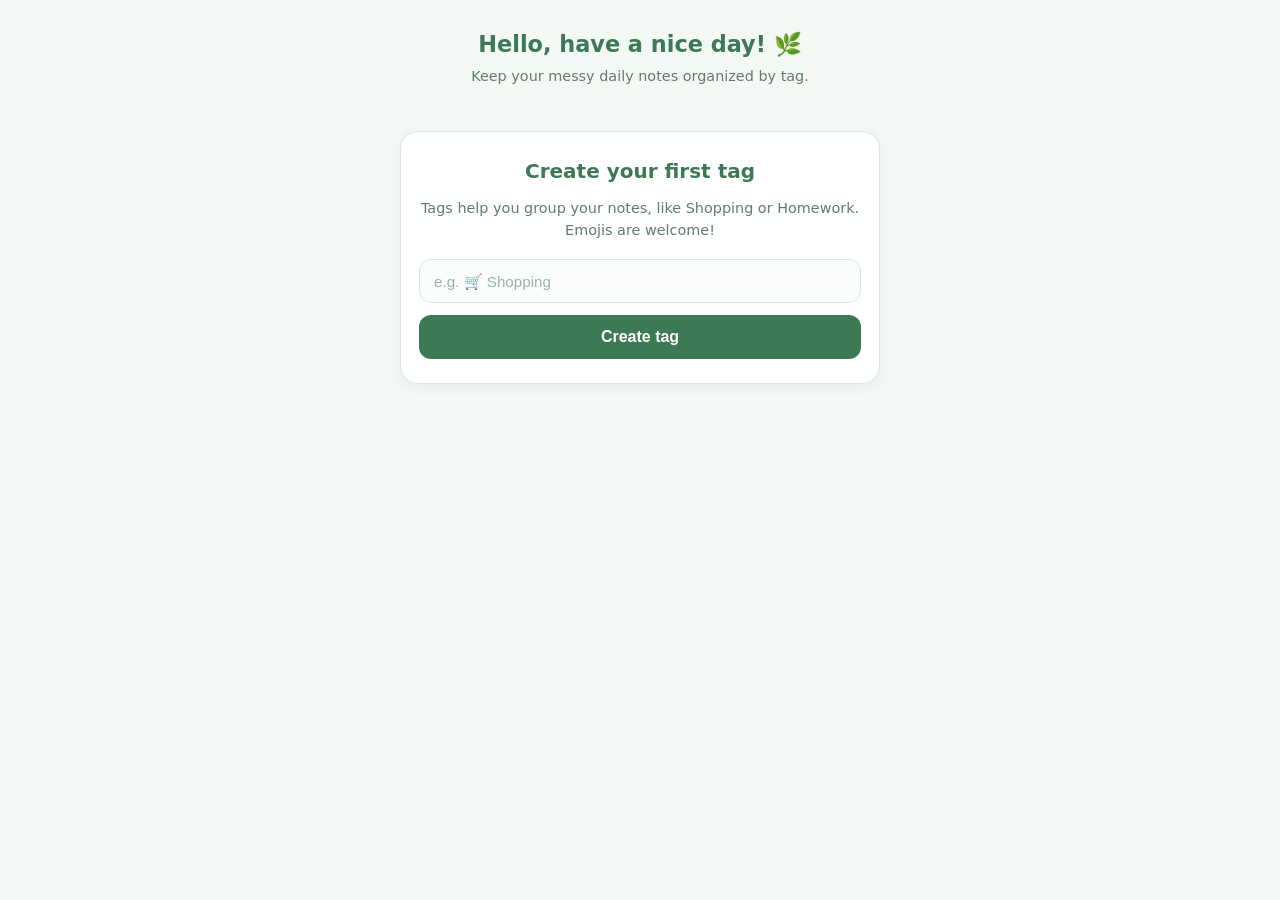
==== index.html @ 17c35c43 "Add first-use page and create-tag cards" ====
<!DOCTYPE html>
<html lang="en">
<head>
  <meta charset="UTF-8">
  <!-- Phone-friendly viewport -->
  <meta name="viewport" content="width=device-width, initial-scale=1.0">
  <title>Daily Notes</title>
  <link rel="stylesheet" href="styles.css">
</head>
<body>
  <div class="app-container">
    <!-- Top greeting -->
    <header class="header">
      <h1 class="greeting">Hello, have a nice day! 🌿</h1>
      <p class="subtitle">Keep your messy daily notes organized by tag.</p>
    </header>

    <!-- Top filter bubbles -->
    <nav id="filter-bubbles" class="bubbles-row" aria-label="Tag filters">
      <!-- Tag bubbles are rendered here by JavaScript -->
    </nav>

    <!-- Controls to add another tag when tags already exist -->
    <section id="add-tag-section" class="add-tag-section hidden">
      <form id="add-tag-form" class="inline-tag-form">
        <input
          type="text"
          id="tag-name-input"
          class="text-input"
          placeholder="New tag name (e.g. 📚 Homework)"
          maxlength="30"
          autocomplete="off"
        >
        <button type="submit" class="btn btn-primary">+ Add tag</button>
      </form>
    </section>

    <!-- First-use screen (shown when there are no tags yet) -->
    <section id="first-use-section" class="first-use-card">
      <h2>Create your first tag</h2>
      <p class="hint-text">Tags help you group your notes, like Shopping or Homework. Emojis are welcome!</p>
      <form id="first-tag-form" class="first-tag-form">
        <input
          type="text"
          id="first-tag-input"
          class="text-input"
          placeholder="e.g. 🛒 Shopping"
          maxlength="30"
          autocomplete="off"
          required
        >
        <button type="submit" class="btn btn-primary btn-large">Create tag</button>
      </form>
    </section>

    <!-- Tag cards list -->
    <main id="tag-cards-container" class="tag-cards-container">
      <!-- Tag cards will be placed here -->
    </main>
  </div>

  <script src="app.js"></script>
</body>
</html>
---- styles.css ----
/* Daily Notes - Soft pastel green theme and phone-friendly layout */

:root {
  --bg-color: #f4f8f5;
  --card-bg: #ffffff;
  --text-main: #23382b;
  --text-muted: #627b6c;
  --border-color: #dbe8df;
  --primary: #3d7955;
  --primary-hover: #326446;
  --primary-soft: #eaf3ec;
  --tag-bubble-bg: #ffffff;
  --tag-bubble-active: #3d7955;
  --danger-color: #b94a48;
  --shadow: 0 4px 12px rgba(45, 90, 63, 0.06);
  --radius-lg: 18px;
  --radius-md: 12px;
  --radius-sm: 8px;
}

* {
  box-sizing: border-box;
  margin: 0;
  padding: 0;
}

body {
  font-family: system-ui, -apple-system, BlinkMacSystemFont, "Segoe UI", Roboto, sans-serif;
  background-color: var(--bg-color);
  color: var(--text-main);
  line-height: 1.5;
  padding: 16px 12px 60px;
}

/* One-column container designed for phone screens */
.app-container {
  max-width: 480px;
  margin: 0 auto;
  display: flex;
  flex-direction: column;
  gap: 16px;
}

/* Header greeting */
.header {
  text-align: center;
  padding: 12px 8px 4px;
}

.greeting {
  font-size: 1.4rem;
  font-weight: 700;
  color: var(--primary);
  margin-bottom: 4px;
}

.subtitle {
  font-size: 0.9rem;
  color: var(--text-muted);
}

/* Tag filter bubbles at top */
.bubbles-row {
  display: flex;
  flex-wrap: wrap;
  gap: 8px;
  justify-content: center;
  padding: 4px 0;
}

.bubble {
  border: 1px solid var(--border-color);
  background-color: var(--tag-bubble-bg);
  color: var(--text-main);
  padding: 8px 14px;
  border-radius: 999px;
  font-size: 0.88rem;
  cursor: pointer;
  transition: all 0.15s ease;
  min-height: 38px;
  display: inline-flex;
  align-items: center;
}

.bubble.active {
  background-color: var(--tag-bubble-active);
  color: #ffffff;
  border-color: var(--tag-bubble-active);
}

/* Section to add another tag */
.add-tag-section {
  background-color: var(--card-bg);
  border: 1px solid var(--border-color);
  border-radius: var(--radius-md);
  padding: 10px 12px;
  box-shadow: var(--shadow);
}

.inline-tag-form {
  display: flex;
  gap: 8px;
}

/* First-use card when no tags exist */
.first-use-card {
  background-color: var(--card-bg);
  border: 1px solid var(--border-color);
  border-radius: var(--radius-lg);
  padding: 24px 18px;
  text-align: center;
  box-shadow: var(--shadow);
  display: flex;
  flex-direction: column;
  gap: 12px;
}

.first-use-card h2 {
  font-size: 1.25rem;
  color: var(--primary);
}

.hint-text {
  font-size: 0.9rem;
  color: var(--text-muted);
}

.first-tag-form {
  display: flex;
  flex-direction: column;
  gap: 12px;
  margin-top: 6px;
}

/* Inputs and buttons */
.text-input {
  width: 100%;
  padding: 12px 14px;
  border: 1px solid var(--border-color);
  border-radius: var(--radius-md);
  font-size: 0.95rem;
  color: var(--text-main);
  background-color: #fafdfb;
  outline: none;
  min-height: 44px;
}

.text-input:focus {
  border-color: var(--primary);
  background-color: #ffffff;
}

.text-input::placeholder {
  color: #9cb1a4;
}

.btn {
  display: inline-flex;
  align-items: center;
  justify-content: center;
  padding: 10px 16px;
  border-radius: var(--radius-md);
  font-size: 0.92rem;
  font-weight: 600;
  border: none;
  cursor: pointer;
  min-height: 44px;
  transition: background-color 0.15s ease;
}

.btn-primary {
  background-color: var(--primary);
  color: #ffffff;
}

.btn-primary:hover {
  background-color: var(--primary-hover);
}

.btn-large {
  width: 100%;
  font-size: 1rem;
}

.btn-subtle {
  background: none;
  border: none;
  color: var(--text-muted);
  cursor: pointer;
  font-size: 0.85rem;
  padding: 4px 8px;
  border-radius: var(--radius-sm);
}

.btn-subtle:hover {
  color: var(--danger-color);
}

/* Tag cards container */
.tag-cards-container {
  display: flex;
  flex-direction: column;
  gap: 16px;
}

/* Individual tag card */
.tag-card {
  background-color: var(--card-bg);
  border: 1px solid var(--border-color);
  border-radius: var(--radius-lg);
  padding: 16px;
  box-shadow: var(--shadow);
  display: flex;
  flex-direction: column;
  gap: 14px;
}

.tag-header {
  display: flex;
  justify-content: space-between;
  align-items: center;
  border-bottom: 1px solid var(--primary-soft);
  padding-bottom: 8px;
}

.tag-title {
  font-size: 1.15rem;
  font-weight: 700;
  color: var(--primary);
}

/* Note input section inside the tag card */
.note-creator {
  display: flex;
  flex-direction: column;
  gap: 8px;
  background-color: var(--primary-soft);
  padding: 12px;
  border-radius: var(--radius-md);
}

.note-input {
  width: 100%;
  padding: 10px 12px;
  border: 1px solid var(--border-color);
  border-radius: var(--radius-sm);
  font-size: 0.92rem;
  color: var(--text-main);
  background-color: #ffffff;
  resize: vertical;
  min-height: 54px;
  font-family: inherit;
}

.note-input:focus {
  outline: none;
  border-color: var(--primary);
}

.note-creator-actions {
  display: flex;
  gap: 8px;
  align-items: center;
  justify-content: flex-end;
}

/* Note cards list inside the tag card */
.notes-list {
  display: flex;
  flex-direction: column;
  gap: 10px;
}

.empty-tag-hint {
  font-size: 0.88rem;
  color: var(--text-muted);
  font-style: italic;
  padding: 4px 0;
}

/* Individual note card */
.note-card {
  background-color: #ffffff;
  border: 1px solid var(--border-color);
  border-radius: var(--radius-md);
  padding: 12px;
  display: flex;
  flex-direction: column;
  gap: 8px;
}

.note-text {
  font-size: 0.95rem;
  color: var(--text-main);
  white-space: pre-wrap;
  word-break: break-word;
}

.note-footer {
  display: flex;
  justify-content: space-between;
  align-items: center;
  font-size: 0.8rem;
  color: var(--text-muted);
  border-top: 1px dashed var(--border-color);
  padding-top: 6px;
}

.note-date {
  font-size: 0.78rem;
}

.note-tag-badge {
  background-color: var(--primary-soft);
  color: var(--primary);
  padding: 2px 8px;
  border-radius: 999px;
  font-size: 0.78rem;
  font-weight: 600;
}

/* Helper utilities */
.hidden {
  display: none !important;
}
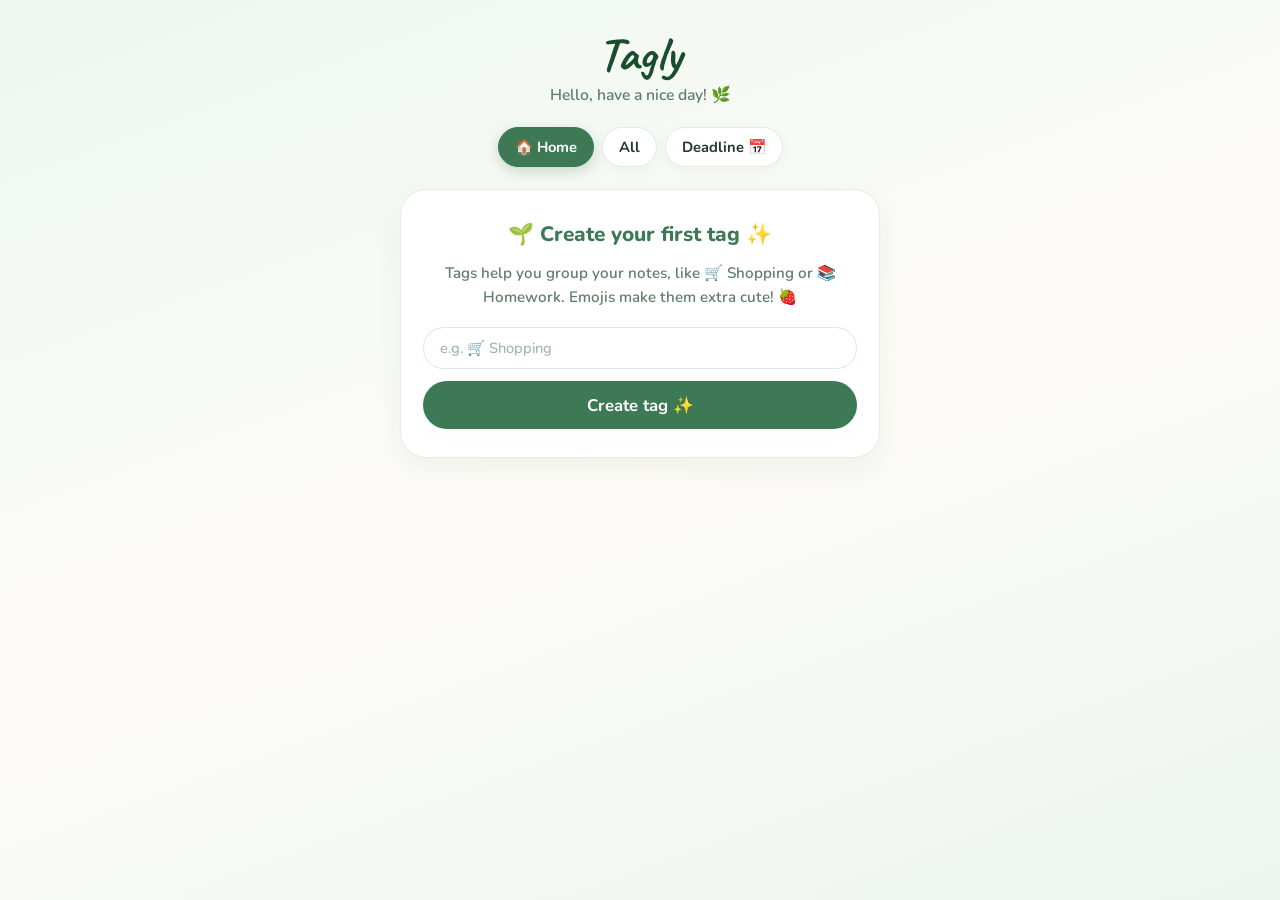
==== commit e2304672: "Add optional deadlines and status text" ====
--- a/index.html
+++ b/index.html
@@ -2,61 +2,110 @@
 <html lang="en">
 <head>
   <meta charset="UTF-8">
-  <!-- Phone-friendly viewport -->
   <meta name="viewport" content="width=device-width, initial-scale=1.0">
-  <title>Daily Notes</title>
+  <title>Tagly</title>
+  <!-- Cute, rounded & handwritten fonts -->
+  <link rel="preconnect" href="https://fonts.googleapis.com">
+  <link rel="preconnect" href="https://fonts.gstatic.com" crossorigin>
+  <link href="https://fonts.googleapis.com/css2?family=Caveat:wght@600;700&family=Nunito:wght@400;600;700;800&display=swap" rel="stylesheet">
   <link rel="stylesheet" href="styles.css">
 </head>
 <body>
   <div class="app-container">
-    <!-- Top greeting -->
+    <!-- Top header with Tagly name and kind message -->
     <header class="header">
-      <h1 class="greeting">Hello, have a nice day! 🌿</h1>
-      <p class="subtitle">Keep your messy daily notes organized by tag.</p>
+      <h1 class="app-title">Tagly</h1>
+      <p class="subtitle">Hello, have a nice day! 🌿</p>
     </header>
 
-    <!-- Top filter bubbles -->
-    <nav id="filter-bubbles" class="bubbles-row" aria-label="Tag filters">
-      <!-- Tag bubbles are rendered here by JavaScript -->
+    <!-- Navigation bubbles row: Home, All, tags, Deadline -->
+    <nav id="filter-bubbles" class="bubbles-row" aria-label="App navigation">
+      <!-- Bubbles are rendered by JavaScript -->
     </nav>
 
-    <!-- Controls to add another tag when tags already exist -->
-    <section id="add-tag-section" class="add-tag-section hidden">
-      <form id="add-tag-form" class="inline-tag-form">
-        <input
-          type="text"
-          id="tag-name-input"
-          class="text-input"
-          placeholder="New tag name (e.g. 📚 Homework)"
-          maxlength="30"
-          autocomplete="off"
-        >
-        <button type="submit" class="btn btn-primary">+ Add tag</button>
-      </form>
+    <!-- Screen 1: HOME (forms only, no notes list) -->
+    <section id="home-screen" class="screen-view">
+      <!-- First-use create tag (when no tags exist) -->
+      <div id="first-use-card" class="first-use-card">
+        <h2>🌱 Create your first tag ✨</h2>
+        <p class="hint-text">Tags help you group your notes, like 🛒 Shopping or 📚 Homework. Emojis make them extra cute! 🍓</p>
+        <form id="first-tag-form" class="first-tag-form">
+          <input
+            type="text"
+            id="first-tag-input"
+            class="text-input"
+            placeholder="e.g. 🛒 Shopping"
+            maxlength="30"
+            autocomplete="off"
+            required
+          >
+          <button type="submit" class="btn btn-primary btn-large">Create tag ✨</button>
+        </form>
+      </div>
+
+      <!-- Home controls (shown when at least one tag exists) -->
+      <div id="home-forms-wrapper" class="home-forms-wrapper hidden">
+        <!-- 1. Place to add a tag -->
+        <section class="add-tag-section">
+          <form id="add-tag-form" class="inline-tag-form">
+            <input
+              type="text"
+              id="tag-name-input"
+              class="text-input"
+              placeholder="New tag name (e.g. 📚 Homework)"
+              maxlength="30"
+              autocomplete="off"
+            >
+            <button type="submit" class="btn btn-primary">+ Add tag 🌸</button>
+          </form>
+        </section>
+
+        <!-- 2. Place to write a note -->
+        <section class="composer-card">
+          <form id="note-composer-form" class="composer-form">
+            <textarea
+              id="composer-text"
+              class="note-textarea"
+              placeholder="Write a note... 📝"
+              rows="3"
+              required
+            ></textarea>
+
+            <!-- Tag choices -->
+            <div class="composer-tags-group">
+              <span class="composer-label">Choose tag:</span>
+              <div id="composer-tag-chips" class="tag-chips-row">
+                <!-- Tag chips rendered here -->
+              </div>
+            </div>
+
+            <!-- Optional deadline & submit -->
+            <div class="composer-footer">
+              <div class="deadline-control-wrapper">
+                <button type="button" id="deadline-toggle-btn" class="btn btn-deadline">
+                  📅 Add deadline
+                </button>
+                <input type="date" id="composer-deadline-input" class="visually-hidden">
+                <button type="button" id="clear-deadline-btn" class="btn-clear-deadline hidden" title="Remove deadline">✕</button>
+              </div>
+
+              <button type="submit" class="btn btn-primary">Add note ✨</button>
+            </div>
+          </form>
+        </section>
+      </div>
     </section>
 
-    <!-- First-use screen (shown when there are no tags yet) -->
-    <section id="first-use-section" class="first-use-card">
-      <h2>Create your first tag</h2>
-      <p class="hint-text">Tags help you group your notes, like Shopping or Homework. Emojis are welcome!</p>
-      <form id="first-tag-form" class="first-tag-form">
-        <input
-          type="text"
-          id="first-tag-input"
-          class="text-input"
-          placeholder="e.g. 🛒 Shopping"
-          maxlength="30"
-          autocomplete="off"
-          required
-        >
-        <button type="submit" class="btn btn-primary btn-large">Create tag</button>
-      </form>
+    <!-- Screen 2: NOTES VIEW (for All, Tag, or Deadline) -->
+    <section id="notes-screen" class="screen-view hidden">
+      <!-- Tag action banner (e.g. delete tag when a tag is active) -->
+      <div id="active-tag-banner" class="active-tag-banner hidden"></div>
+
+      <!-- Clean list of notes -->
+      <main id="notes-container" class="notes-container">
+        <!-- Rendered notes go here -->
+      </main>
     </section>
-
-    <!-- Tag cards list -->
-    <main id="tag-cards-container" class="tag-cards-container">
-      <!-- Tag cards will be placed here -->
-    </main>
   </div>
 
   <script src="app.js"></script>
--- a/styles.css
+++ b/styles.css
@@ -1,21 +1,21 @@
-/* Daily Notes - Soft pastel green theme and phone-friendly layout */
+/* Tagly - Cute soft mint & cream aesthetic, phone-friendly */
 
 :root {
-  --bg-color: #f4f8f5;
+  --bg-gradient: linear-gradient(160deg, #edf7f1 0%, #fdfbf7 50%, #edf5f0 100%);
   --card-bg: #ffffff;
-  --text-main: #23382b;
-  --text-muted: #627b6c;
-  --border-color: #dbe8df;
+  --text-main: #233a2c;
+  --text-muted: #5e7d6b;
   --primary: #3d7955;
-  --primary-hover: #326446;
-  --primary-soft: #eaf3ec;
-  --tag-bubble-bg: #ffffff;
-  --tag-bubble-active: #3d7955;
-  --danger-color: #b94a48;
-  --shadow: 0 4px 12px rgba(45, 90, 63, 0.06);
-  --radius-lg: 18px;
-  --radius-md: 12px;
-  --radius-sm: 8px;
+  --primary-hover: #326546;
+  --primary-soft: #eaf5ee;
+  --border-soft: rgba(165, 208, 182, 0.35);
+  --shadow-soft: 0 10px 28px rgba(50, 95, 68, 0.06);
+  --shadow-sm: 0 4px 14px rgba(50, 95, 68, 0.04);
+  --radius-card: 26px;
+  --radius-pill: 999px;
+  --radius-note: 20px;
+  --danger-color: #c94b49;
+  --danger-soft: #fdf2f2;
 }
 
 * {
@@ -25,14 +25,16 @@
 }
 
 body {
-  font-family: system-ui, -apple-system, BlinkMacSystemFont, "Segoe UI", Roboto, sans-serif;
-  background-color: var(--bg-color);
-  color: var(--text-main);
-  line-height: 1.5;
-  padding: 16px 12px 60px;
-}
-
-/* One-column container designed for phone screens */
+  font-family: "Nunito", system-ui, -apple-system, BlinkMacSystemFont, "Segoe UI", Roboto, sans-serif;
+  background: var(--bg-gradient);
+  background-attachment: fixed;
+  color: var(--text-main);
+  line-height: 1.55;
+  padding: 20px 14px 70px;
+  min-height: 100vh;
+}
+
+/* One-column phone-friendly container */
 .app-container {
   max-width: 480px;
   margin: 0 auto;
@@ -44,128 +46,478 @@
 /* Header greeting */
 .header {
   text-align: center;
-  padding: 12px 8px 4px;
-}
-
-.greeting {
-  font-size: 1.4rem;
-  font-weight: 700;
+  padding: 8px 10px 2px;
+}
+
+.app-title {
+  font-family: "Caveat", cursive, system-ui, -apple-system, sans-serif;
+  font-size: 3rem;
+  font-weight: 700;
+  color: #1a4d2e; /* Deeper soft green to stand out beautifully */
+  letter-spacing: 0.5px;
+  line-height: 1.1;
+  margin-bottom: 2px;
+}
+
+.subtitle {
+  font-size: 0.98rem;
+  font-weight: 600;
+  color: var(--text-muted);
+}
+
+/* Navigation bubbles row */
+.bubbles-row {
+  display: flex;
+  flex-wrap: wrap;
+  gap: 8px;
+  justify-content: center;
+  padding: 2px 0 6px;
+}
+
+.bubble {
+  border: 1px solid var(--border-soft);
+  background-color: #ffffff;
+  color: var(--text-main);
+  padding: 8px 16px;
+  border-radius: var(--radius-pill);
+  font-size: 0.92rem;
+  font-weight: 700;
+  font-family: inherit;
+  cursor: pointer;
+  transition: all 0.18s ease;
+  min-height: 40px;
+  display: inline-flex;
+  align-items: center;
+  box-shadow: var(--shadow-sm);
+}
+
+.bubble:hover {
+  transform: translateY(-1px);
+  background-color: #f7fbf8;
+}
+
+.bubble.active {
+  background-color: var(--primary);
+  color: #ffffff;
+  border-color: var(--primary);
+  box-shadow: 0 4px 14px rgba(61, 121, 85, 0.25);
+}
+
+/* Screen views */
+.screen-view {
+  display: flex;
+  flex-direction: column;
+  gap: 16px;
+}
+
+/* Home forms wrapper */
+.home-forms-wrapper {
+  display: flex;
+  flex-direction: column;
+  gap: 16px;
+}
+
+/* Add another tag section */
+.add-tag-section {
+  background-color: rgba(255, 255, 255, 0.9);
+  backdrop-filter: blur(8px);
+  border: 1px solid var(--border-soft);
+  border-radius: var(--radius-pill);
+  padding: 6px 8px 6px 14px;
+  box-shadow: var(--shadow-sm);
+}
+
+.inline-tag-form {
+  display: flex;
+  gap: 8px;
+  align-items: center;
+}
+
+/* First-use card */
+.first-use-card {
+  background-color: #ffffff;
+  border: 1px solid var(--border-soft);
+  border-radius: var(--radius-card);
+  padding: 28px 22px;
+  text-align: center;
+  box-shadow: var(--shadow-soft);
+  display: flex;
+  flex-direction: column;
+  gap: 12px;
+}
+
+.first-use-card h2 {
+  font-size: 1.3rem;
+  font-weight: 800;
   color: var(--primary);
-  margin-bottom: 4px;
-}
-
-.subtitle {
-  font-size: 0.9rem;
-  color: var(--text-muted);
-}
-
-/* Tag filter bubbles at top */
-.bubbles-row {
+}
+
+.hint-text {
+  font-size: 0.95rem;
+  font-weight: 600;
+  color: var(--text-muted);
+}
+
+.first-tag-form {
+  display: flex;
+  flex-direction: column;
+  gap: 12px;
+  margin-top: 6px;
+}
+
+/* Note Composer Card */
+.composer-card {
+  background-color: #ffffff;
+  border: 1px solid var(--border-soft);
+  border-radius: var(--radius-card);
+  padding: 20px 18px;
+  box-shadow: var(--shadow-soft);
+}
+
+.composer-form {
+  display: flex;
+  flex-direction: column;
+  gap: 14px;
+}
+
+.note-textarea {
+  width: 100%;
+  padding: 14px 16px;
+  border: 1px solid rgba(160, 205, 180, 0.4);
+  border-radius: 18px;
+  font-size: 0.96rem;
+  font-family: inherit;
+  color: var(--text-main);
+  background-color: #fafdfb;
+  resize: vertical;
+  min-height: 72px;
+  line-height: 1.45;
+  outline: none;
+  transition: all 0.15s ease;
+}
+
+.note-textarea:focus {
+  background-color: #ffffff;
+  border-color: var(--primary);
+  box-shadow: 0 0 0 3px rgba(61, 121, 85, 0.1);
+}
+
+.note-textarea::placeholder {
+  color: #9cb5a5;
+  font-weight: 500;
+}
+
+/* Tag choice chips */
+.composer-tags-group {
+  display: flex;
+  flex-direction: column;
+  gap: 8px;
+}
+
+.composer-label {
+  font-size: 0.88rem;
+  font-weight: 700;
+  color: var(--text-muted);
+}
+
+.tag-chips-row {
   display: flex;
   flex-wrap: wrap;
-  gap: 8px;
-  justify-content: center;
-  padding: 4px 0;
-}
-
-.bubble {
-  border: 1px solid var(--border-color);
-  background-color: var(--tag-bubble-bg);
-  color: var(--text-main);
-  padding: 8px 14px;
-  border-radius: 999px;
+  gap: 7px;
+}
+
+.tag-chip {
+  border: 1px solid var(--border-soft);
+  background-color: #f7fbf8;
+  color: var(--text-main);
+  padding: 6px 14px;
+  border-radius: var(--radius-pill);
+  font-size: 0.86rem;
+  font-weight: 700;
+  cursor: pointer;
+  font-family: inherit;
+  transition: all 0.15s ease;
+}
+
+.tag-chip:hover {
+  background-color: #eaf5ee;
+}
+
+.tag-chip.selected {
+  background-color: var(--primary);
+  color: #ffffff;
+  border-color: var(--primary);
+  box-shadow: 0 2px 8px rgba(61, 121, 85, 0.2);
+}
+
+/* Composer footer */
+.composer-footer {
+  display: flex;
+  justify-content: space-between;
+  align-items: center;
+  gap: 8px;
+  padding-top: 4px;
+}
+
+.deadline-control-wrapper {
+  display: flex;
+  align-items: center;
+  gap: 6px;
+}
+
+.btn-deadline {
+  background-color: #f3f8f4;
+  color: var(--primary);
+  border: 1px solid var(--border-soft);
   font-size: 0.88rem;
+  padding: 7px 14px;
+  min-height: 38px;
+}
+
+.btn-deadline:hover {
+  background-color: #e8f4ec;
+}
+
+.btn-deadline.has-deadline {
+  background-color: #eaf5ee;
+  border-color: var(--primary);
+  font-weight: 800;
+}
+
+.btn-clear-deadline {
+  background: none;
+  border: none;
+  color: var(--text-muted);
+  cursor: pointer;
+  font-size: 1rem;
+  padding: 2px 6px;
+  border-radius: var(--radius-pill);
+}
+
+.btn-clear-deadline:hover {
+  color: var(--danger-color);
+}
+
+/* Active tag banner (delete tag control) */
+.active-tag-banner {
+  background-color: #ffffff;
+  border: 1px solid var(--border-soft);
+  border-radius: var(--radius-pill);
+  padding: 8px 16px;
+  display: flex;
+  justify-content: space-between;
+  align-items: center;
+  font-size: 0.88rem;
+  box-shadow: var(--shadow-sm);
+}
+
+.delete-tag-confirm-box {
+  background-color: var(--danger-soft);
+  border: 1px solid #fadad7;
+  border-radius: 18px;
+  padding: 12px 14px;
+  display: flex;
+  flex-direction: column;
+  gap: 8px;
+  width: 100%;
+}
+
+.delete-tag-confirm-actions {
+  display: flex;
+  gap: 8px;
+  justify-content: flex-end;
+}
+
+/* Notes list screen */
+.notes-container {
+  display: flex;
+  flex-direction: column;
+  gap: 12px;
+}
+
+/* Individual note card */
+.note-card {
+  background-color: #ffffff;
+  border: 1px solid var(--border-soft);
+  border-radius: var(--radius-note);
+  padding: 14px 16px;
+  box-shadow: var(--shadow-sm);
+  display: flex;
+  flex-direction: column;
+  gap: 8px;
   cursor: pointer;
   transition: all 0.15s ease;
-  min-height: 38px;
+  user-select: none;
+}
+
+.note-card:hover {
+  transform: translateY(-1px);
+  box-shadow: var(--shadow-soft);
+}
+
+.note-text {
+  font-size: 0.98rem;
+  color: var(--text-main);
+  white-space: pre-wrap;
+  word-break: break-word;
+  line-height: 1.45;
+}
+
+.note-footer {
+  display: flex;
+  justify-content: space-between;
+  align-items: center;
+  flex-wrap: wrap;
+  gap: 6px;
+  font-size: 0.82rem;
+  color: var(--text-muted);
+  border-top: 1px dashed rgba(165, 208, 182, 0.35);
+  padding-top: 8px;
+  margin-top: 2px;
+}
+
+.note-footer-left {
+  display: flex;
+  align-items: center;
+  gap: 6px;
+  flex-wrap: wrap;
+}
+
+.note-tag-badge {
+  background-color: var(--primary-soft);
+  color: var(--primary);
+  padding: 3px 10px;
+  border-radius: var(--radius-pill);
+  font-size: 0.8rem;
+  font-weight: 700;
+}
+
+.note-date {
+  font-size: 0.8rem;
+  font-weight: 600;
+  color: var(--text-muted);
+}
+
+/* Deadline status badges */
+.deadline-badge {
+  padding: 3px 10px;
+  border-radius: var(--radius-pill);
+  font-size: 0.8rem;
+  font-weight: 800;
   display: inline-flex;
   align-items: center;
 }
 
-.bubble.active {
-  background-color: var(--tag-bubble-active);
-  color: #ffffff;
-  border-color: var(--tag-bubble-active);
-}
-
-/* Section to add another tag */
-.add-tag-section {
-  background-color: var(--card-bg);
-  border: 1px solid var(--border-color);
-  border-radius: var(--radius-md);
-  padding: 10px 12px;
-  box-shadow: var(--shadow);
-}
-
-.inline-tag-form {
-  display: flex;
-  gap: 8px;
-}
-
-/* First-use card when no tags exist */
-.first-use-card {
-  background-color: var(--card-bg);
-  border: 1px solid var(--border-color);
-  border-radius: var(--radius-lg);
-  padding: 24px 18px;
+.deadline-badge.future {
+  background-color: #edf7fe;
+  color: #1f6fad;
+}
+
+.deadline-badge.today {
+  background-color: #fef8e7;
+  color: #966708;
+}
+
+.deadline-badge.past {
+  background-color: #fdf0f0;
+  color: #b73838;
+}
+
+/* Tap-to-reveal action drawer on note card */
+.note-actions-drawer {
+  display: flex;
+  justify-content: flex-end;
+  gap: 8px;
+  padding-top: 8px;
+  border-top: 1px solid rgba(165, 208, 182, 0.25);
+  margin-top: 4px;
+}
+
+.btn-drawer-action {
+  padding: 6px 14px;
+  font-size: 0.84rem;
+  border-radius: var(--radius-pill);
+  min-height: 34px;
+}
+
+/* In-place note editor */
+.note-edit-box {
+  display: flex;
+  flex-direction: column;
+  gap: 10px;
+  padding: 4px 0;
+}
+
+.edit-actions {
+  display: flex;
+  justify-content: flex-end;
+  gap: 8px;
+}
+
+/* Empty states */
+.empty-state-card {
+  background-color: #ffffff;
+  border: 1px solid var(--border-soft);
+  border-radius: var(--radius-card);
+  padding: 32px 20px;
   text-align: center;
-  box-shadow: var(--shadow);
-  display: flex;
-  flex-direction: column;
-  gap: 12px;
-}
-
-.first-use-card h2 {
-  font-size: 1.25rem;
+  box-shadow: var(--shadow-sm);
+  display: flex;
+  flex-direction: column;
+  gap: 8px;
+}
+
+.empty-state-title {
+  font-size: 1.12rem;
+  font-weight: 800;
   color: var(--primary);
 }
 
-.hint-text {
-  font-size: 0.9rem;
-  color: var(--text-muted);
-}
-
-.first-tag-form {
-  display: flex;
-  flex-direction: column;
-  gap: 12px;
-  margin-top: 6px;
-}
-
-/* Inputs and buttons */
+.empty-state-hint {
+  font-size: 0.92rem;
+  font-weight: 600;
+  color: var(--text-muted);
+}
+
+/* Inputs & buttons */
 .text-input {
   width: 100%;
-  padding: 12px 14px;
-  border: 1px solid var(--border-color);
-  border-radius: var(--radius-md);
-  font-size: 0.95rem;
-  color: var(--text-main);
-  background-color: #fafdfb;
+  padding: 10px 16px;
+  border: 1px solid rgba(160, 205, 180, 0.4);
+  border-radius: var(--radius-pill);
+  font-size: 0.92rem;
+  font-family: inherit;
+  color: var(--text-main);
+  background-color: #ffffff;
   outline: none;
-  min-height: 44px;
+  min-height: 42px;
+  transition: all 0.15s ease;
 }
 
 .text-input:focus {
   border-color: var(--primary);
-  background-color: #ffffff;
+  box-shadow: 0 0 0 3px rgba(61, 121, 85, 0.1);
 }
 
 .text-input::placeholder {
-  color: #9cb1a4;
+  color: #9cb5a5;
+  font-weight: 500;
 }
 
 .btn {
   display: inline-flex;
   align-items: center;
   justify-content: center;
-  padding: 10px 16px;
-  border-radius: var(--radius-md);
+  padding: 9px 18px;
+  border-radius: var(--radius-pill);
   font-size: 0.92rem;
-  font-weight: 600;
+  font-weight: 700;
+  font-family: inherit;
   border: none;
   cursor: pointer;
-  min-height: 44px;
-  transition: background-color 0.15s ease;
+  min-height: 42px;
+  transition: all 0.15s ease;
+  box-shadow: var(--shadow-sm);
 }
 
 .btn-primary {
@@ -175,11 +527,32 @@
 
 .btn-primary:hover {
   background-color: var(--primary-hover);
+  transform: translateY(-1px);
 }
 
 .btn-large {
   width: 100%;
-  font-size: 1rem;
+  font-size: 1.05rem;
+  min-height: 48px;
+}
+
+.btn-danger {
+  background-color: var(--danger-color);
+  color: #ffffff;
+}
+
+.btn-danger:hover {
+  background-color: #aa3e3c;
+}
+
+.btn-secondary {
+  background-color: #f0f4f1;
+  color: var(--text-main);
+  border: 1px solid var(--border-soft);
+}
+
+.btn-secondary:hover {
+  background-color: #e5ece7;
 }
 
 .btn-subtle {
@@ -188,138 +561,27 @@
   color: var(--text-muted);
   cursor: pointer;
   font-size: 0.85rem;
+  font-weight: 700;
   padding: 4px 8px;
-  border-radius: var(--radius-sm);
+  border-radius: var(--radius-pill);
 }
 
 .btn-subtle:hover {
   color: var(--danger-color);
 }
 
-/* Tag cards container */
-.tag-cards-container {
-  display: flex;
-  flex-direction: column;
-  gap: 16px;
-}
-
-/* Individual tag card */
-.tag-card {
-  background-color: var(--card-bg);
-  border: 1px solid var(--border-color);
-  border-radius: var(--radius-lg);
-  padding: 16px;
-  box-shadow: var(--shadow);
-  display: flex;
-  flex-direction: column;
-  gap: 14px;
-}
-
-.tag-header {
-  display: flex;
-  justify-content: space-between;
-  align-items: center;
-  border-bottom: 1px solid var(--primary-soft);
-  padding-bottom: 8px;
-}
-
-.tag-title {
-  font-size: 1.15rem;
-  font-weight: 700;
-  color: var(--primary);
-}
-
-/* Note input section inside the tag card */
-.note-creator {
-  display: flex;
-  flex-direction: column;
-  gap: 8px;
-  background-color: var(--primary-soft);
-  padding: 12px;
-  border-radius: var(--radius-md);
-}
-
-.note-input {
-  width: 100%;
-  padding: 10px 12px;
-  border: 1px solid var(--border-color);
-  border-radius: var(--radius-sm);
-  font-size: 0.92rem;
-  color: var(--text-main);
-  background-color: #ffffff;
-  resize: vertical;
-  min-height: 54px;
-  font-family: inherit;
-}
-
-.note-input:focus {
-  outline: none;
-  border-color: var(--primary);
-}
-
-.note-creator-actions {
-  display: flex;
-  gap: 8px;
-  align-items: center;
-  justify-content: flex-end;
-}
-
-/* Note cards list inside the tag card */
-.notes-list {
-  display: flex;
-  flex-direction: column;
-  gap: 10px;
-}
-
-.empty-tag-hint {
-  font-size: 0.88rem;
-  color: var(--text-muted);
-  font-style: italic;
-  padding: 4px 0;
-}
-
-/* Individual note card */
-.note-card {
-  background-color: #ffffff;
-  border: 1px solid var(--border-color);
-  border-radius: var(--radius-md);
-  padding: 12px;
-  display: flex;
-  flex-direction: column;
-  gap: 8px;
-}
-
-.note-text {
-  font-size: 0.95rem;
-  color: var(--text-main);
-  white-space: pre-wrap;
-  word-break: break-word;
-}
-
-.note-footer {
-  display: flex;
-  justify-content: space-between;
-  align-items: center;
-  font-size: 0.8rem;
-  color: var(--text-muted);
-  border-top: 1px dashed var(--border-color);
-  padding-top: 6px;
-}
-
-.note-date {
-  font-size: 0.78rem;
-}
-
-.note-tag-badge {
-  background-color: var(--primary-soft);
-  color: var(--primary);
-  padding: 2px 8px;
-  border-radius: 999px;
-  font-size: 0.78rem;
-  font-weight: 600;
-}
-
-/* Helper utilities */
+/* Utilities */
+.visually-hidden {
+  position: absolute;
+  width: 1px;
+  height: 1px;
+  padding: 0;
+  margin: -1px;
+  overflow: hidden;
+  clip: rect(0, 0, 0, 0);
+  border: 0;
+}
+
 .hidden {
   display: none !important;
 }
